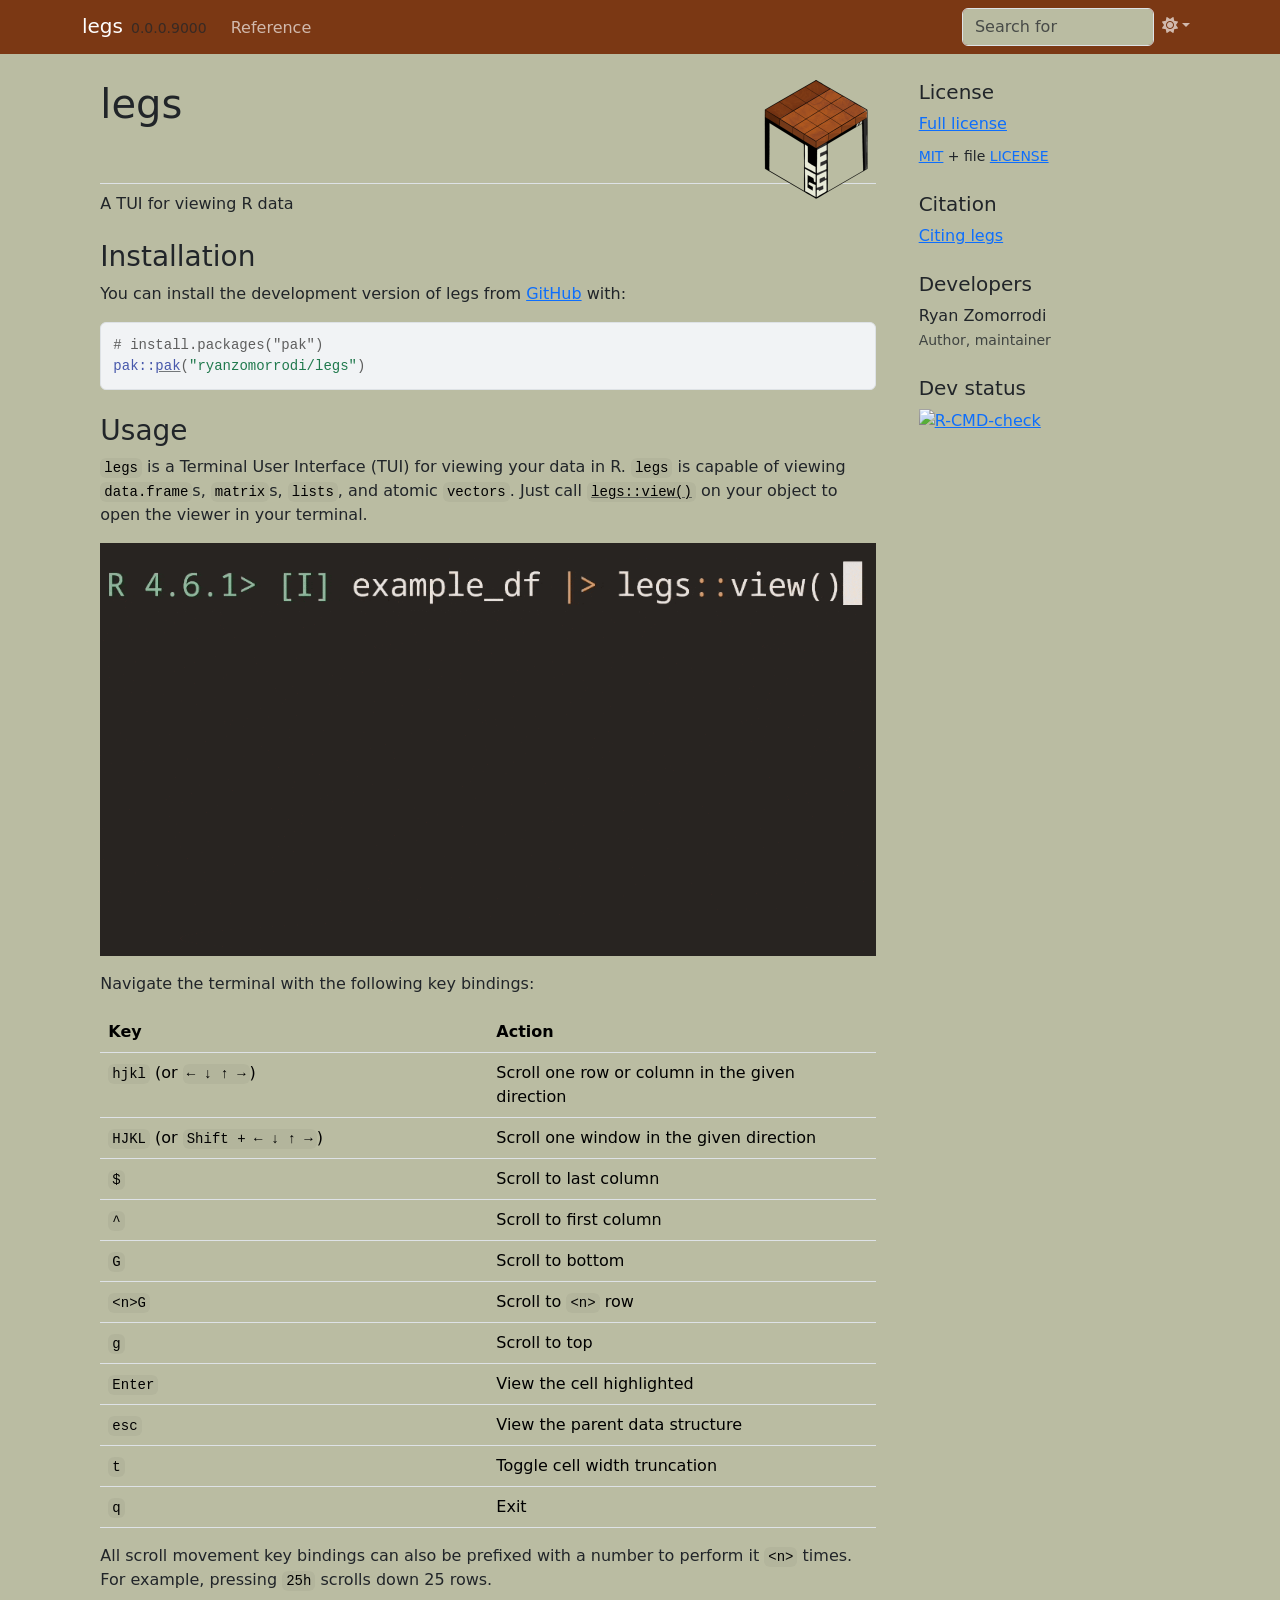
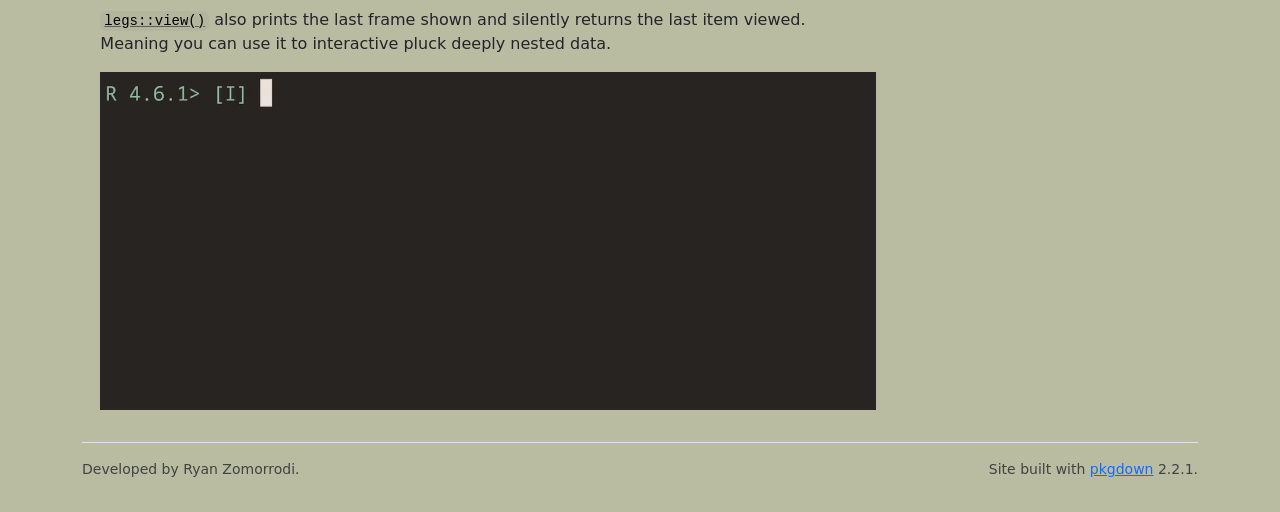
==== index.html @ 025ea8cf "Deploying to gh-pages from @ ryanzomorrodi/legs@fe23dc3ab4d6dc1056b554aa918b035c93055c7a 🚀" ====
<!DOCTYPE html>
<!-- Generated by pkgdown: do not edit by hand --><html lang="en">
<head>
<meta http-equiv="Content-Type" content="text/html; charset=UTF-8">
<meta charset="utf-8">
<meta http-equiv="X-UA-Compatible" content="IE=edge">
<meta name="viewport" content="width=device-width, initial-scale=1, shrink-to-fit=no">
<title>A TUI for viewing R data • legs</title>
<!-- favicons --><link rel="icon" type="image/png" sizes="96x96" href="favicon-96x96.png">
<link rel="icon" type="”image/svg+xml”" href="favicon.svg">
<link rel="apple-touch-icon" sizes="180x180" href="apple-touch-icon.png">
<link rel="icon" sizes="any" href="favicon.ico">
<link rel="manifest" href="site.webmanifest">
<script src="lightswitch.js"></script><script src="deps/jquery-3.6.0/jquery-3.6.0.min.js"></script><meta name="viewport" content="width=device-width, initial-scale=1, shrink-to-fit=no">
<link href="deps/bootstrap-5.3.8/bootstrap.min.css" rel="stylesheet">
<script src="deps/bootstrap-5.3.8/bootstrap.bundle.min.js"></script><link href="deps/font-awesome-6.5.2/css/all.min.css" rel="stylesheet">
<link href="deps/font-awesome-6.5.2/css/v4-shims.min.css" rel="stylesheet">
<script src="deps/headroom-0.11.0/headroom.min.js"></script><script src="deps/headroom-0.11.0/jQuery.headroom.min.js"></script><script src="deps/bootstrap-toc-1.0.1/bootstrap-toc.min.js"></script><script src="deps/clipboard.js-2.0.11/clipboard.min.js"></script><script src="deps/search-1.0.0/autocomplete.jquery.min.js"></script><script src="deps/search-1.0.0/fuse.min.js"></script><script src="deps/search-1.0.0/mark.min.js"></script><!-- pkgdown --><script src="pkgdown.js"></script><meta property="og:title" content="A TUI for viewing R data">
<meta name="description" content="Provides an interactive terminal user interface for exploring data.frames, matricies, lists, and vectors. The interface design is highly similar to that of a tibble.">
<meta property="og:description" content="Provides an interactive terminal user interface for exploring data.frames, matricies, lists, and vectors. The interface design is highly similar to that of a tibble.">
<meta property="og:image" content="https://ryanzomorrodi.github.io/legs/logo.png">
</head>
<body>
    <a href="#main" class="visually-hidden-focusable">Skip to contents</a>


    <nav class="navbar navbar-expand-lg fixed-top " aria-label="Site navigation"><div class="container">

    <a class="navbar-brand me-2" href="index.html">legs</a>

    <small class="nav-text text-muted me-auto" data-bs-toggle="tooltip" data-bs-placement="bottom" title="">0.0.0.9000</small>


    <button class="navbar-toggler" type="button" data-bs-toggle="collapse" data-bs-target="#navbar" aria-controls="navbar" aria-expanded="false" aria-label="Toggle navigation">
      <span class="navbar-toggler-icon"></span>
    </button>

    <div id="navbar" class="collapse navbar-collapse ms-3">
      <ul class="navbar-nav me-auto">
<li class="nav-item"><a class="nav-link" href="reference/index.html">Reference</a></li>
      </ul>
<ul class="navbar-nav">
<li class="nav-item"><form class="form-inline" role="search">
 <input class="form-control" type="search" name="search-input" id="search-input" autocomplete="off" aria-label="Search site" placeholder="Search for" data-search-index="search.json">
</form></li>
<li class="nav-item dropdown">
  <button class="nav-link dropdown-toggle" type="button" id="dropdown-lightswitch" data-bs-toggle="dropdown" aria-expanded="false" aria-haspopup="true" aria-label="Light switch"><span class="fa fa-sun"></span></button>
  <ul class="dropdown-menu dropdown-menu-end" aria-labelledby="dropdown-lightswitch">
<li><button class="dropdown-item" data-bs-theme-value="light"><span class="fa fa-sun"></span> Light</button></li>
    <li><button class="dropdown-item" data-bs-theme-value="dark"><span class="fa fa-moon"></span> Dark</button></li>
    <li><button class="dropdown-item" data-bs-theme-value="auto"><span class="fa fa-adjust"></span> Auto</button></li>
  </ul>
</li>
      </ul>
</div>


  </div>
</nav><div class="container template-home">
<div class="row">
  <main id="main" class="col-md-9"><div class="section level1">
<div class="page-header">
<img src="logo.png" class="logo" alt=""><h1 id="legs">legs<a class="anchor" aria-label="anchor" href="#legs"></a>
</h1>
</div>
<!-- badges: start -->

<p>A TUI for viewing R data</p>
<div class="section level2">
<h2 id="installation">Installation<a class="anchor" aria-label="anchor" href="#installation"></a>
</h2>
<p>You can install the development version of legs from <a href="https://github.com/" class="external-link">GitHub</a> with:</p>
<div class="sourceCode" id="cb1"><pre class="downlit sourceCode r">
<code class="sourceCode R"><span><span class="co"># install.packages("pak")</span></span>
<span><span class="fu">pak</span><span class="fu">::</span><span class="fu"><a href="https://pak.r-lib.org/reference/pak.html" class="external-link">pak</a></span><span class="op">(</span><span class="st">"ryanzomorrodi/legs"</span><span class="op">)</span></span></code></pre></div>
</div>
<div class="section level2">
<h2 id="usage">Usage<a class="anchor" aria-label="anchor" href="#usage"></a>
</h2>
<p><code>legs</code> is a Terminal User Interface (TUI) for viewing your data in R. <code>legs</code> is capable of viewing <code>data.frame</code>s, <code>matrix</code>s, <code>lists</code>, and atomic <code>vectors</code>. Just call <code><a href="reference/view.html">legs::view()</a></code> on your object to open the viewer in your terminal.</p>
<p><img src="reference/figures/explore.gif"></p>
<p>Navigate the terminal with the following key bindings:</p>
<table class="table">
<colgroup>
<col width="50%">
<col width="50%">
</colgroup>
<thead><tr>
<th>Key</th>
<th>Action</th>
</tr></thead>
<tbody>
<tr>
<td>
<code>hjkl</code> (or <code>← ↓ ↑ →</code>)</td>
<td>Scroll one row or column in the given direction</td>
</tr>
<tr>
<td>
<code>HJKL</code> (or <code>Shift + ← ↓ ↑ →</code>)</td>
<td>Scroll one window in the given direction</td>
</tr>
<tr>
<td><code>$</code></td>
<td>Scroll to last column</td>
</tr>
<tr>
<td><code>^</code></td>
<td>Scroll to first column</td>
</tr>
<tr>
<td><code>G</code></td>
<td>Scroll to bottom</td>
</tr>
<tr>
<td><code>&lt;n&gt;G</code></td>
<td>Scroll to <code>&lt;n&gt;</code> row</td>
</tr>
<tr>
<td><code>g</code></td>
<td>Scroll to top</td>
</tr>
<tr>
<td><code>Enter</code></td>
<td>View the cell highlighted</td>
</tr>
<tr>
<td><code>esc</code></td>
<td>View the parent data structure</td>
</tr>
<tr>
<td><code>t</code></td>
<td>Toggle cell width truncation</td>
</tr>
<tr>
<td><code>q</code></td>
<td>Exit</td>
</tr>
</tbody>
</table>
<p>All scroll movement key bindings can also be prefixed with a number to perform it <code>&lt;n&gt;</code> times. For example, pressing <code>25h</code> scrolls down 25 rows.</p>
<p><code><a href="reference/view.html">legs::view()</a></code> also prints the last frame shown and silently returns the last item viewed. Meaning you can use it to interactive pluck deeply nested data.</p>
<p><img src="reference/figures/select_data.gif"></p>
</div>
</div>
  </main><aside class="col-md-3"><div class="license">
<h2 data-toc-skip>License</h2>
<ul class="list-unstyled">
<li><a href="LICENSE.html">Full license</a></li>
<li><small><a href="https://opensource.org/licenses/mit-license.php" class="external-link">MIT</a> + file <a href="LICENSE-text.html">LICENSE</a></small></li>
</ul>
</div>


<div class="citation">
<h2 data-toc-skip>Citation</h2>
<ul class="list-unstyled">
<li><a href="authors.html#citation">Citing legs</a></li>
</ul>
</div>

<div class="developers">
<h2 data-toc-skip>Developers</h2>
<ul class="list-unstyled">
<li>Ryan Zomorrodi <br><small class="roles"> Author, maintainer </small>   </li>
</ul>
</div>

<div class="dev-status">
<h2 data-toc-skip>Dev status</h2>
<ul class="list-unstyled">
<li><a href="https://github.com/ryanzomorrodi/legs/actions/workflows/R-CMD-check.yaml" class="external-link"><img src="https://github.com/ryanzomorrodi/legs/actions/workflows/R-CMD-check.yaml/badge.svg" alt="R-CMD-check"></a></li>
</ul>
</div>

  </aside>
</div>


    <footer><div class="pkgdown-footer-left">
  <p>Developed by Ryan Zomorrodi.</p>
</div>

<div class="pkgdown-footer-right">
  <p>Site built with <a href="https://pkgdown.r-lib.org/" class="external-link">pkgdown</a> 2.2.1.</p>
</div>

    </footer>
</div>





  </body>
</html>
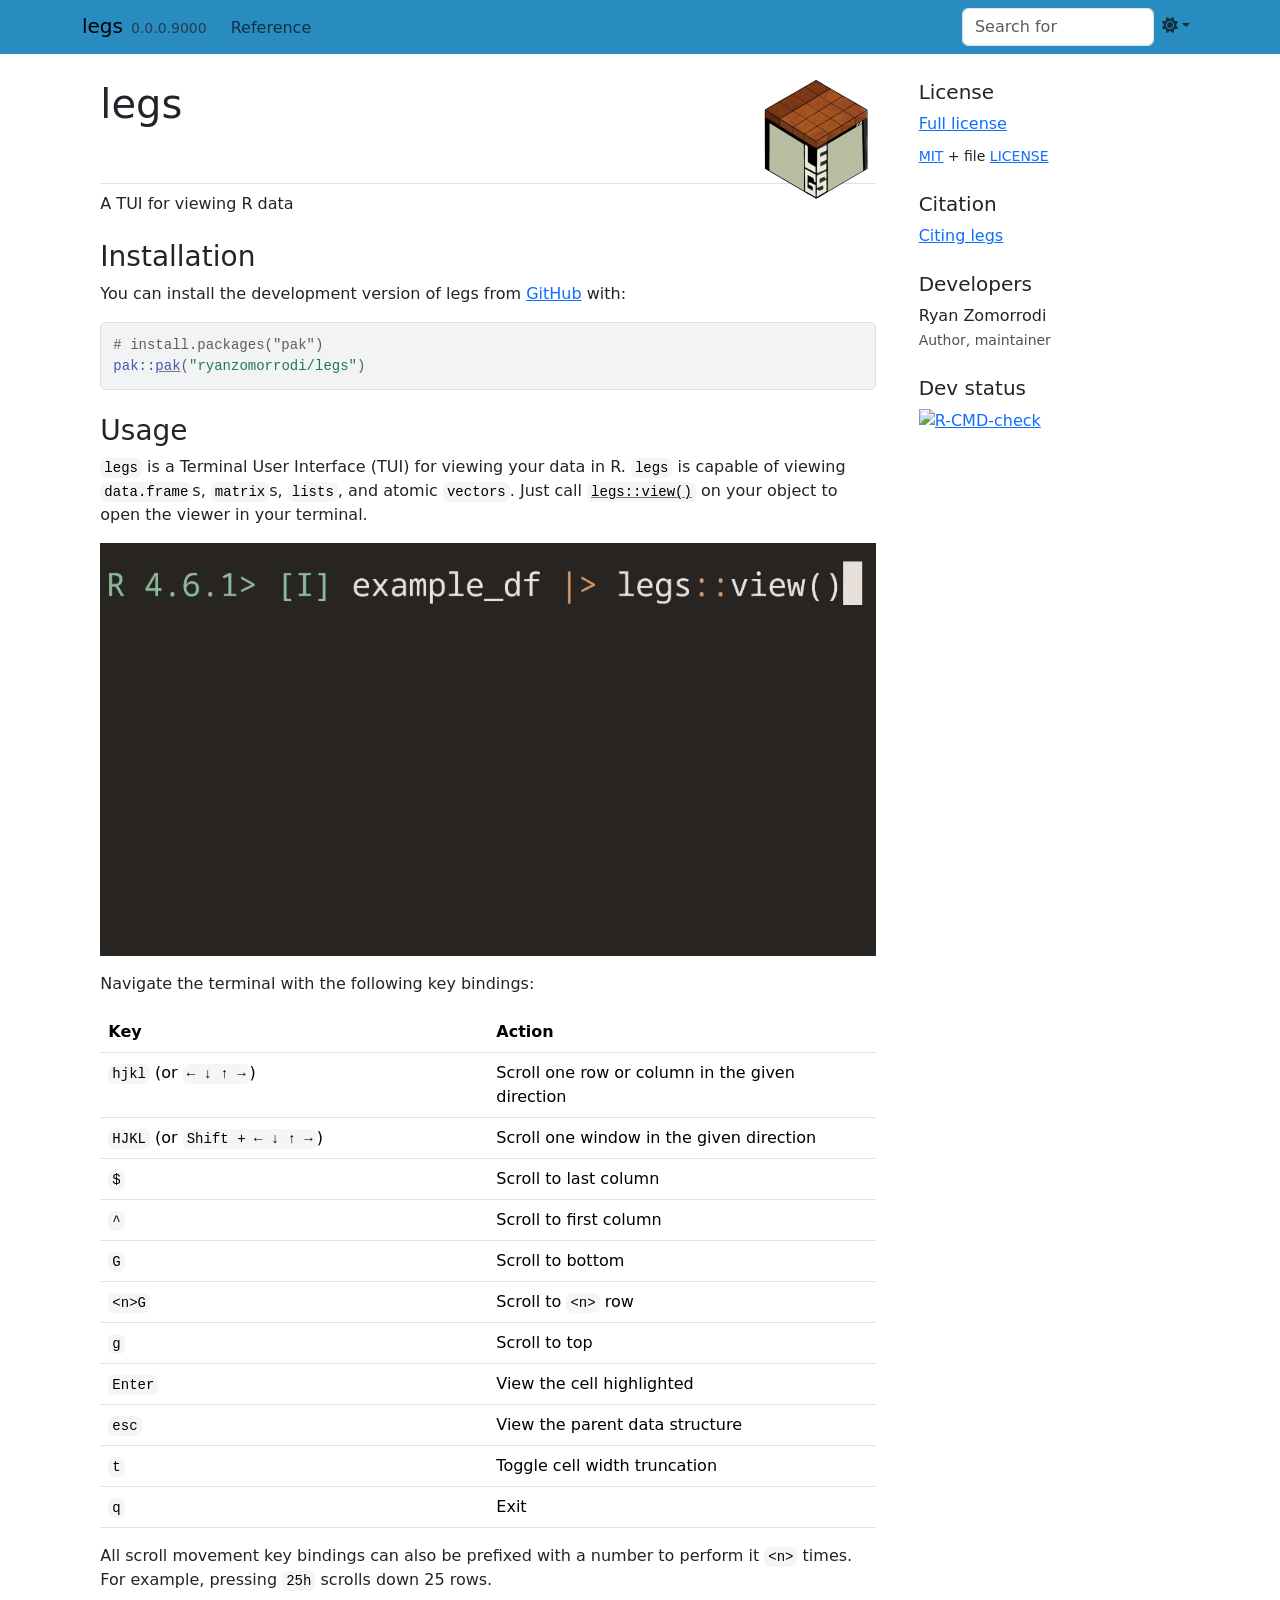
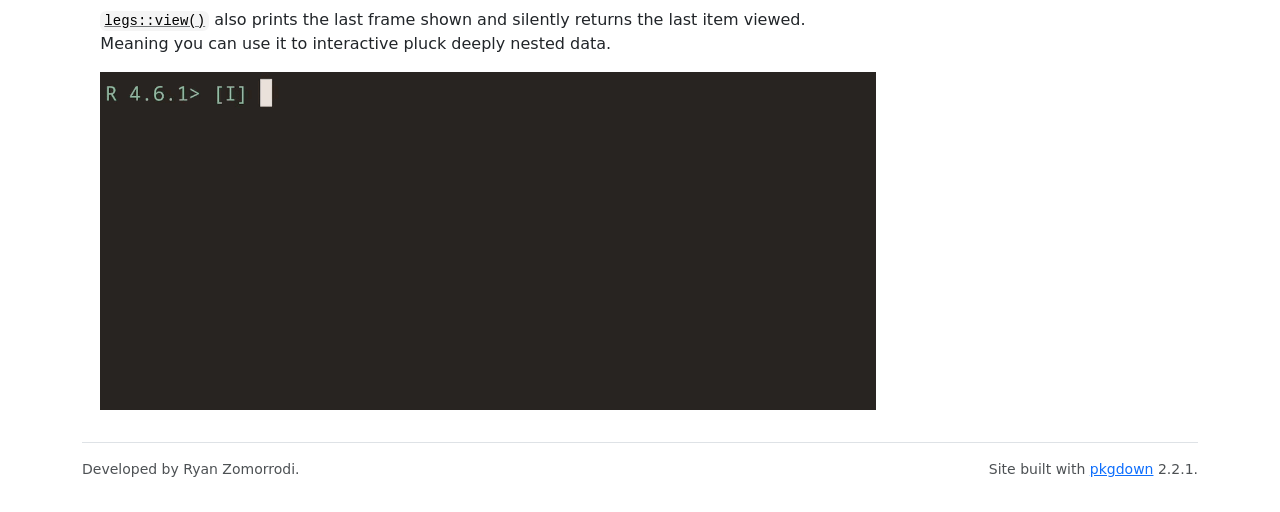
==== commit dae9f19b: "Deploying to gh-pages from @ ryanzomorrodi/legs@139a5ba102bfe717c0653e49326cd7b1f6a61c4f 🚀" ====
--- a/index.html
+++ b/index.html
@@ -60,7 +60,8 @@
 <div class="row">
   <main id="main" class="col-md-9"><div class="section level1">
 <div class="page-header">
-<img src="logo.png" class="logo" alt=""><h1 id="legs">legs<a class="anchor" aria-label="anchor" href="#legs"></a>
+<img src="logo.png" class="logo" alt=""><h1 id="legs-">legs 
+<a class="anchor" aria-label="anchor" href="#legs-"></a>
 </h1>
 </div>
 <!-- badges: start -->
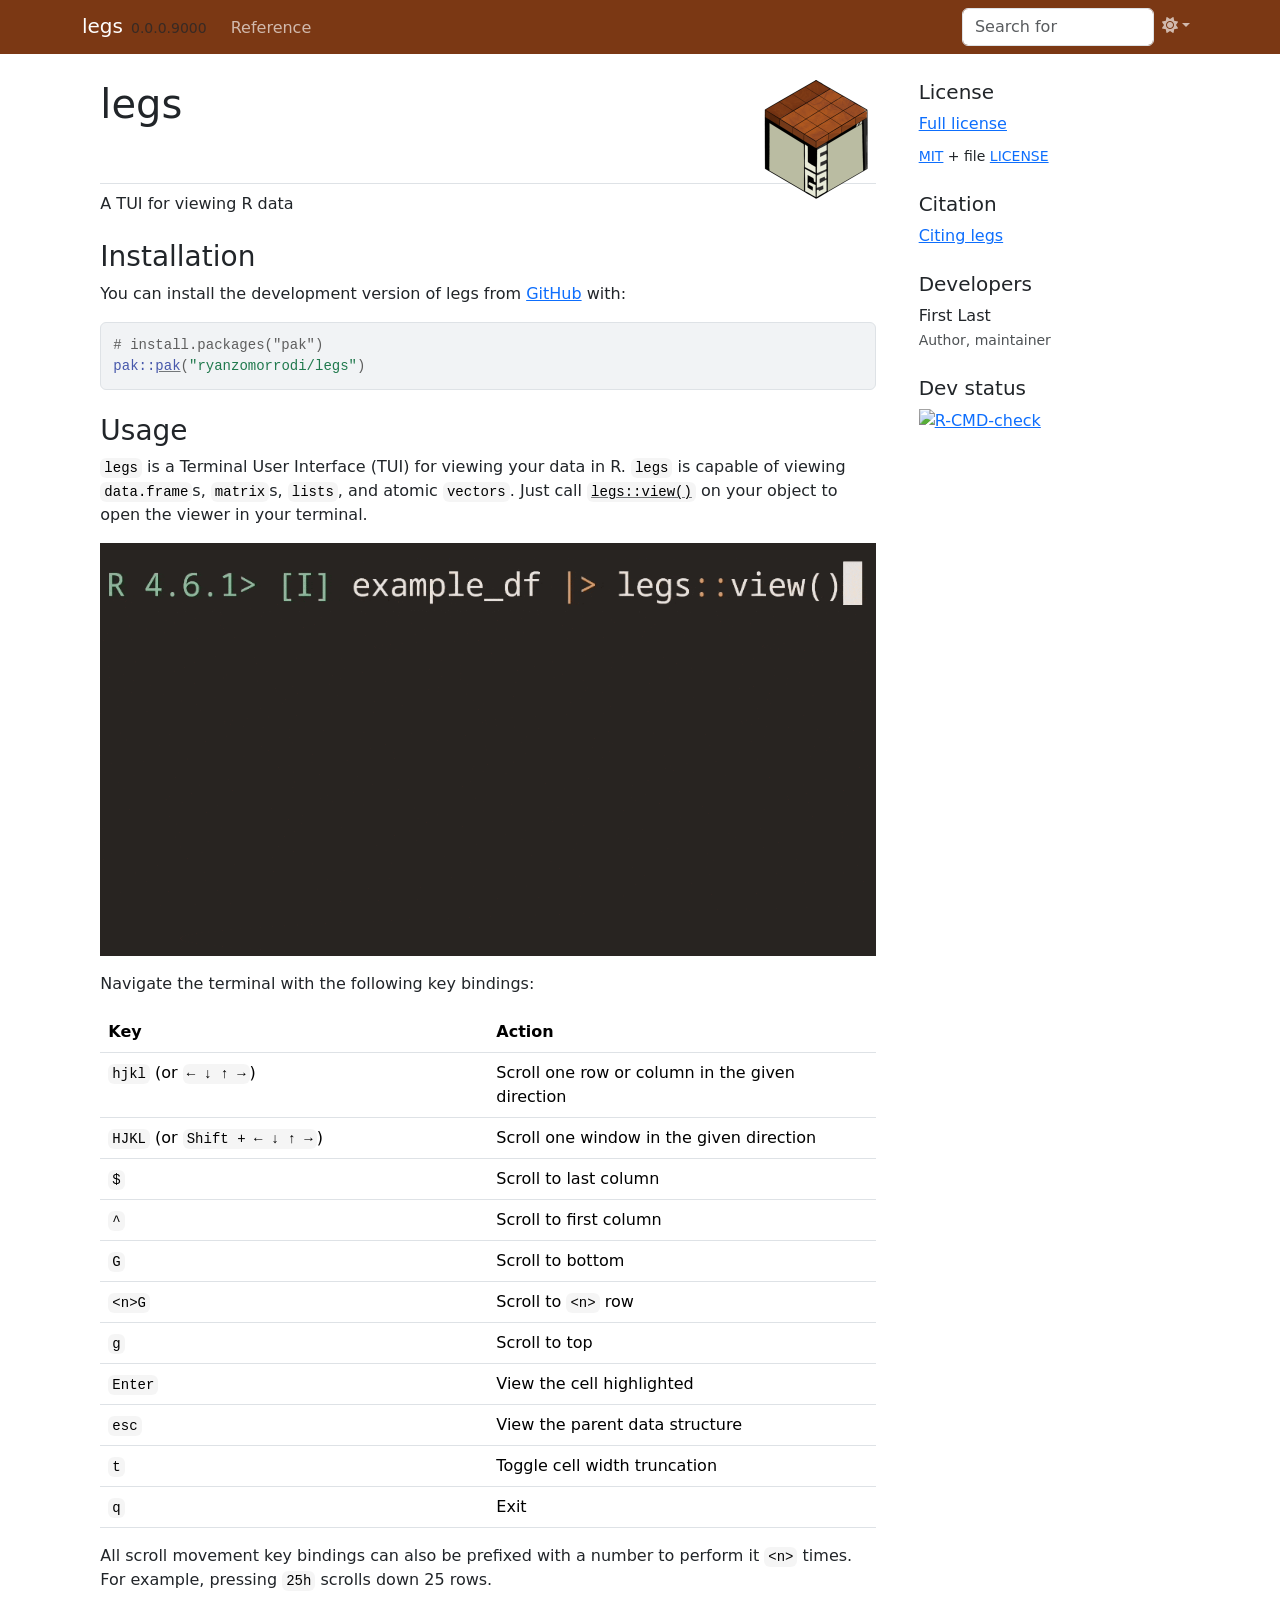
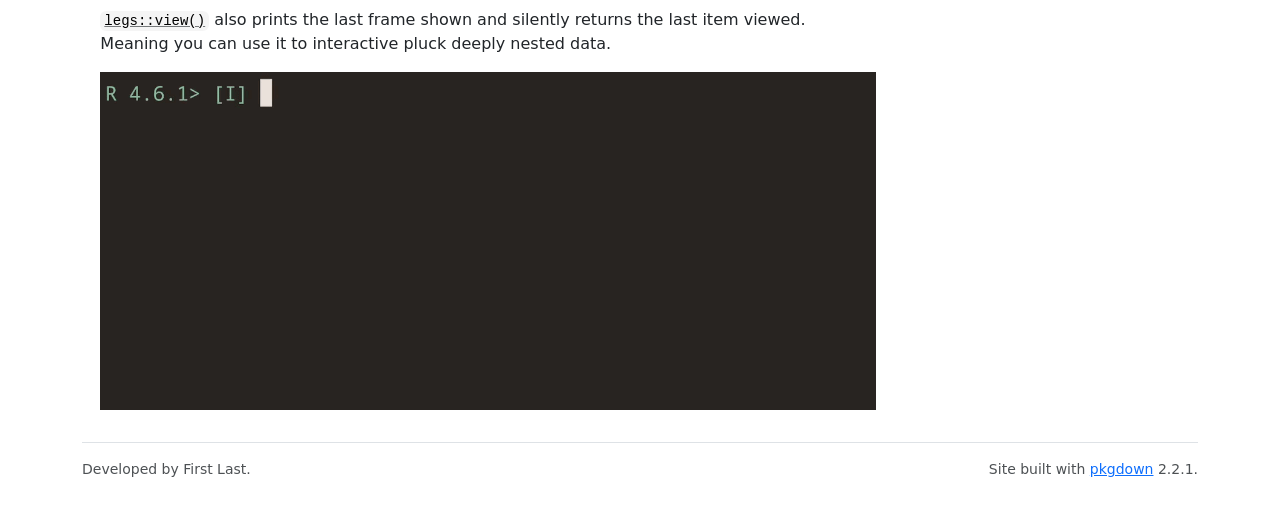
==== commit b9316cd3: "Deploying to gh-pages from @ ryanzomorrodi/legs@7d8190cb5ecb96d0922cd6a997aeef2599d1d95e 🚀" ====
--- a/index.html
+++ b/index.html
@@ -5,7 +5,7 @@
 <meta charset="utf-8">
 <meta http-equiv="X-UA-Compatible" content="IE=edge">
 <meta name="viewport" content="width=device-width, initial-scale=1, shrink-to-fit=no">
-<title>A TUI for viewing R data • legs</title>
+<title>What the Package Does (One Line, Title Case) • legs</title>
 <!-- favicons --><link rel="icon" type="image/png" sizes="96x96" href="favicon-96x96.png">
 <link rel="icon" type="”image/svg+xml”" href="favicon.svg">
 <link rel="apple-touch-icon" sizes="180x180" href="apple-touch-icon.png">
@@ -15,9 +15,9 @@
 <link href="deps/bootstrap-5.3.8/bootstrap.min.css" rel="stylesheet">
 <script src="deps/bootstrap-5.3.8/bootstrap.bundle.min.js"></script><link href="deps/font-awesome-6.5.2/css/all.min.css" rel="stylesheet">
 <link href="deps/font-awesome-6.5.2/css/v4-shims.min.css" rel="stylesheet">
-<script src="deps/headroom-0.11.0/headroom.min.js"></script><script src="deps/headroom-0.11.0/jQuery.headroom.min.js"></script><script src="deps/bootstrap-toc-1.0.1/bootstrap-toc.min.js"></script><script src="deps/clipboard.js-2.0.11/clipboard.min.js"></script><script src="deps/search-1.0.0/autocomplete.jquery.min.js"></script><script src="deps/search-1.0.0/fuse.min.js"></script><script src="deps/search-1.0.0/mark.min.js"></script><!-- pkgdown --><script src="pkgdown.js"></script><meta property="og:title" content="A TUI for viewing R data">
-<meta name="description" content="Provides an interactive terminal user interface for exploring data.frames, matricies, lists, and vectors. The interface design is highly similar to that of a tibble.">
-<meta property="og:description" content="Provides an interactive terminal user interface for exploring data.frames, matricies, lists, and vectors. The interface design is highly similar to that of a tibble.">
+<script src="deps/headroom-0.11.0/headroom.min.js"></script><script src="deps/headroom-0.11.0/jQuery.headroom.min.js"></script><script src="deps/bootstrap-toc-1.0.1/bootstrap-toc.min.js"></script><script src="deps/clipboard.js-2.0.11/clipboard.min.js"></script><script src="deps/search-1.0.0/autocomplete.jquery.min.js"></script><script src="deps/search-1.0.0/fuse.min.js"></script><script src="deps/search-1.0.0/mark.min.js"></script><!-- pkgdown --><script src="pkgdown.js"></script><meta property="og:title" content="What the Package Does (One Line, Title Case)">
+<meta name="description" content="What the package does (one paragraph).">
+<meta property="og:description" content="What the package does (one paragraph).">
 <meta property="og:image" content="https://ryanzomorrodi.github.io/legs/logo.png">
 </head>
 <body>
@@ -163,7 +163,7 @@
 <div class="developers">
 <h2 data-toc-skip>Developers</h2>
 <ul class="list-unstyled">
-<li>Ryan Zomorrodi <br><small class="roles"> Author, maintainer </small>   </li>
+<li>First Last <br><small class="roles"> Author, maintainer </small>   </li>
 </ul>
 </div>
 
@@ -179,7 +179,7 @@
 
 
     <footer><div class="pkgdown-footer-left">
-  <p>Developed by Ryan Zomorrodi.</p>
+  <p>Developed by First Last.</p>
 </div>
 
 <div class="pkgdown-footer-right">
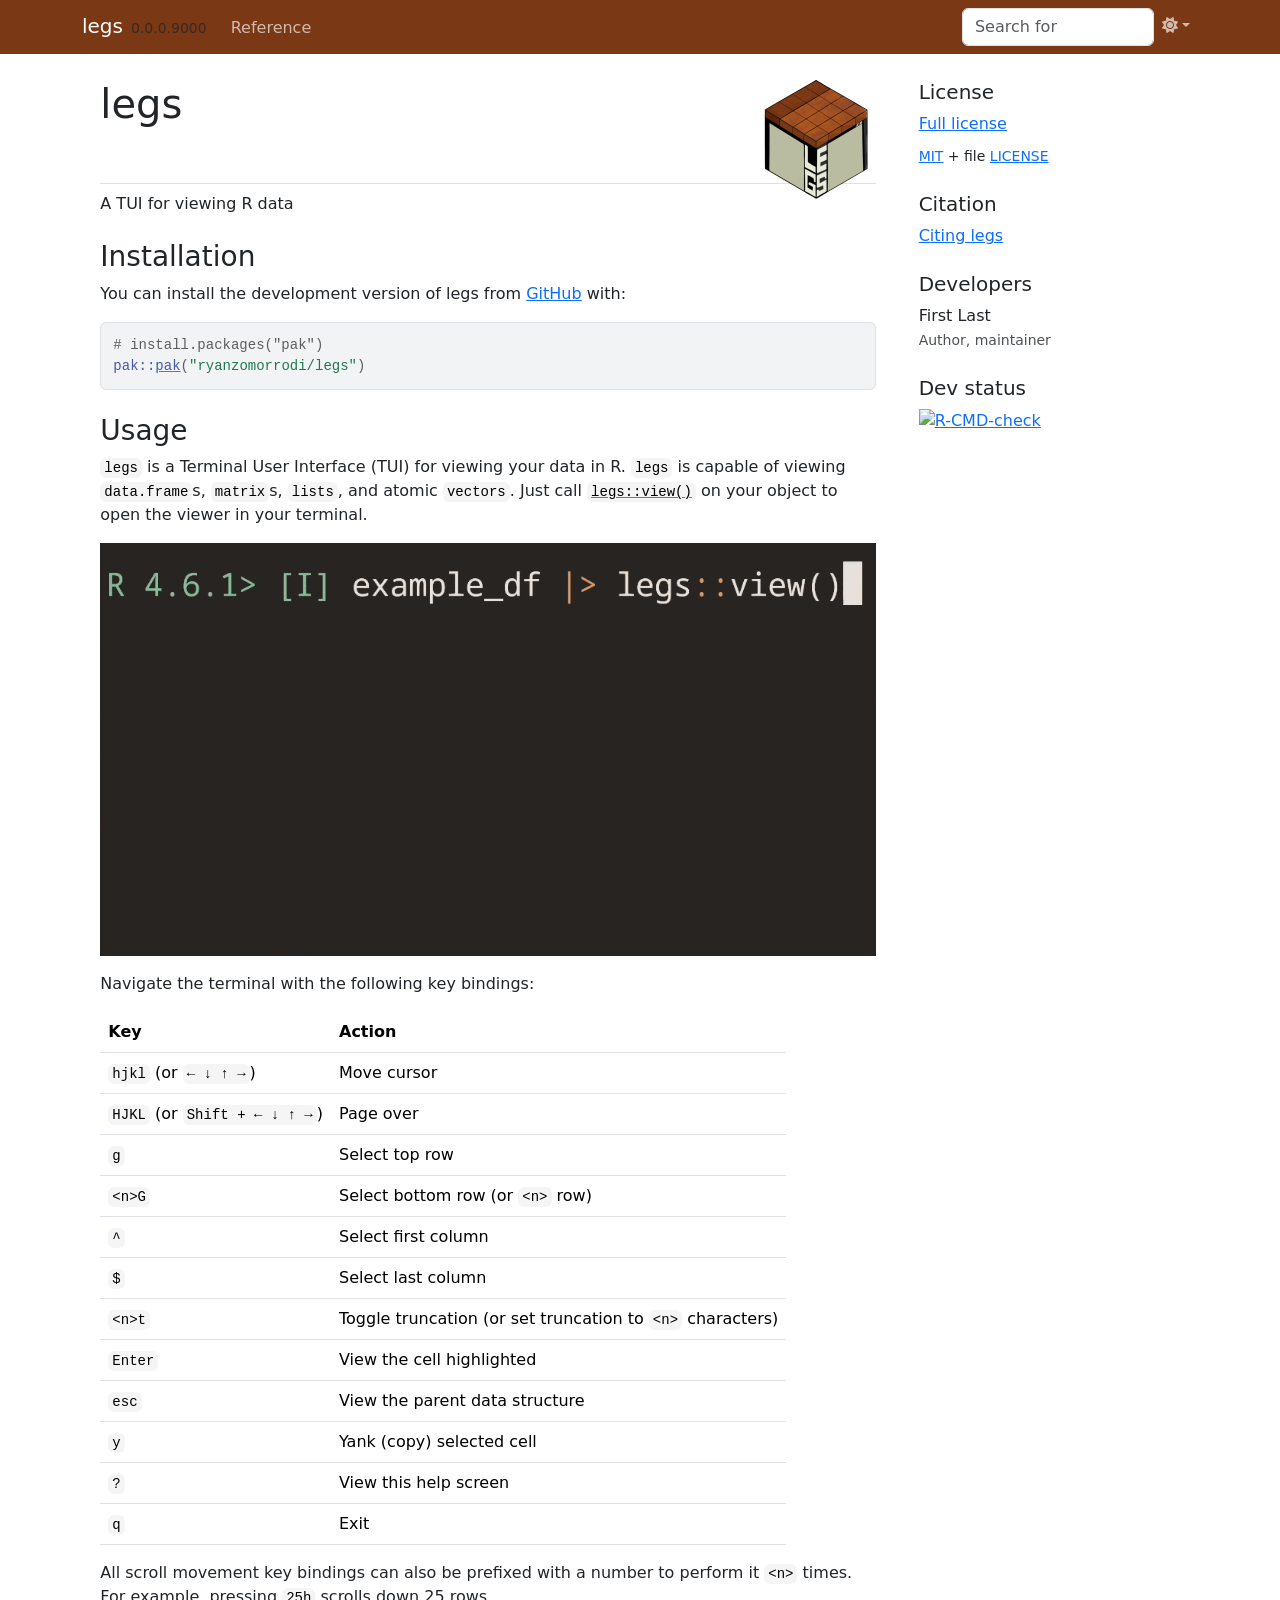
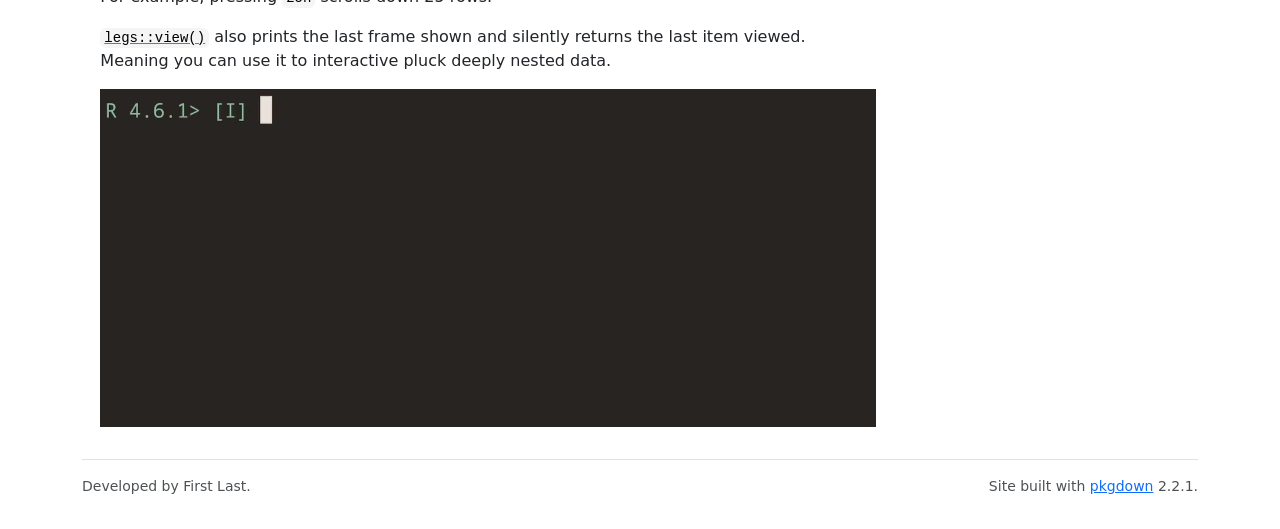
==== commit 8ac3bd4d: "Deploying to gh-pages from @ ryanzomorrodi/legs@e1e8f3eef78d571a9104c1c4820a8e3898769ef0 🚀" ====
--- a/index.html
+++ b/index.html
@@ -82,10 +82,6 @@
 <p><img src="reference/figures/explore.gif"></p>
 <p>Navigate the terminal with the following key bindings:</p>
 <table class="table">
-<colgroup>
-<col width="50%">
-<col width="50%">
-</colgroup>
 <thead><tr>
 <th>Key</th>
 <th>Action</th>
@@ -94,32 +90,32 @@
 <tr>
 <td>
 <code>hjkl</code> (or <code>← ↓ ↑ →</code>)</td>
-<td>Scroll one row or column in the given direction</td>
+<td>Move cursor</td>
 </tr>
 <tr>
 <td>
 <code>HJKL</code> (or <code>Shift + ← ↓ ↑ →</code>)</td>
-<td>Scroll one window in the given direction</td>
+<td>Page over</td>
+</tr>
+<tr>
+<td><code>g</code></td>
+<td>Select top row</td>
+</tr>
+<tr>
+<td><code>&lt;n&gt;G</code></td>
+<td>Select bottom row (or <code>&lt;n&gt;</code> row)</td>
+</tr>
+<tr>
+<td><code>^</code></td>
+<td>Select first column</td>
 </tr>
 <tr>
 <td><code>$</code></td>
-<td>Scroll to last column</td>
+<td>Select last column</td>
 </tr>
 <tr>
-<td><code>^</code></td>
-<td>Scroll to first column</td>
-</tr>
-<tr>
-<td><code>G</code></td>
-<td>Scroll to bottom</td>
-</tr>
-<tr>
-<td><code>&lt;n&gt;G</code></td>
-<td>Scroll to <code>&lt;n&gt;</code> row</td>
-</tr>
-<tr>
-<td><code>g</code></td>
-<td>Scroll to top</td>
+<td><code>&lt;n&gt;t</code></td>
+<td>Toggle truncation (or set truncation to <code>&lt;n&gt;</code> characters)</td>
 </tr>
 <tr>
 <td><code>Enter</code></td>
@@ -130,8 +126,12 @@
 <td>View the parent data structure</td>
 </tr>
 <tr>
-<td><code>t</code></td>
-<td>Toggle cell width truncation</td>
+<td><code>y</code></td>
+<td>Yank (copy) selected cell</td>
+</tr>
+<tr>
+<td><code>?</code></td>
+<td>View this help screen</td>
 </tr>
 <tr>
 <td><code>q</code></td>
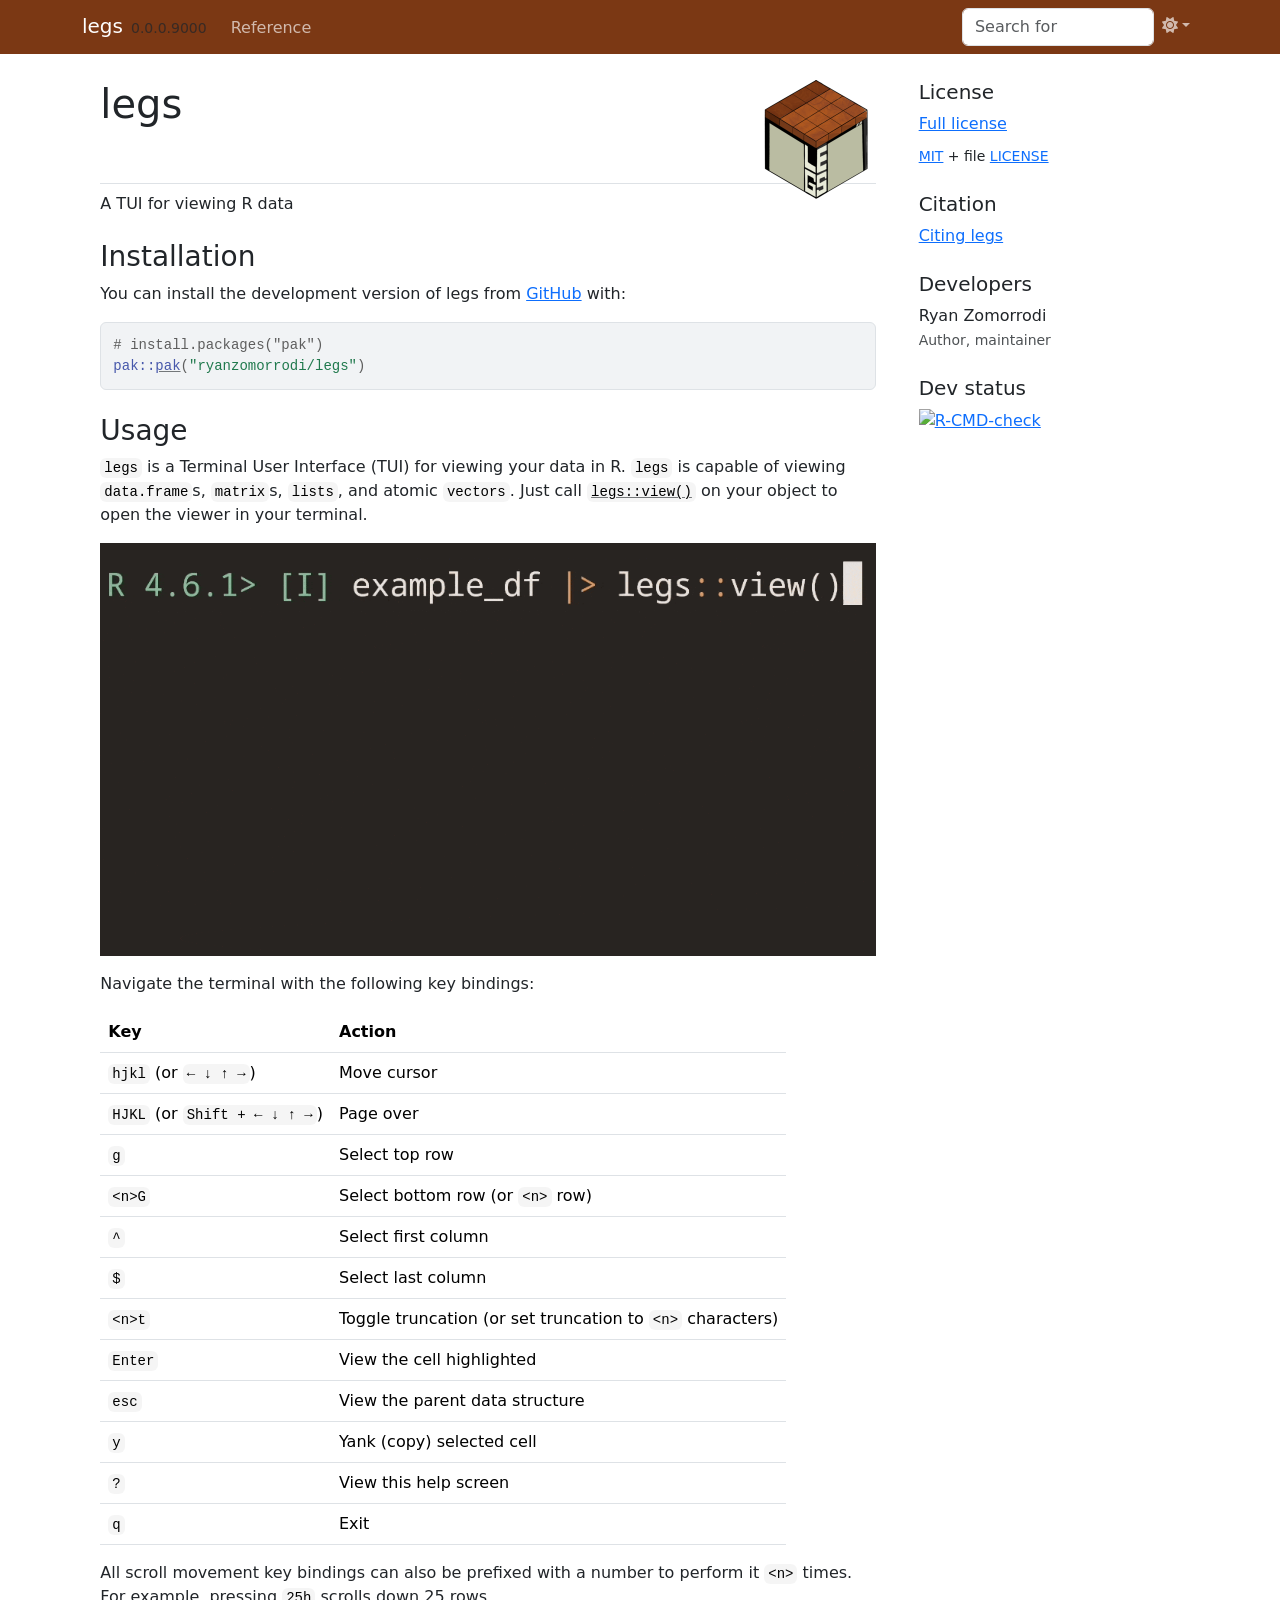
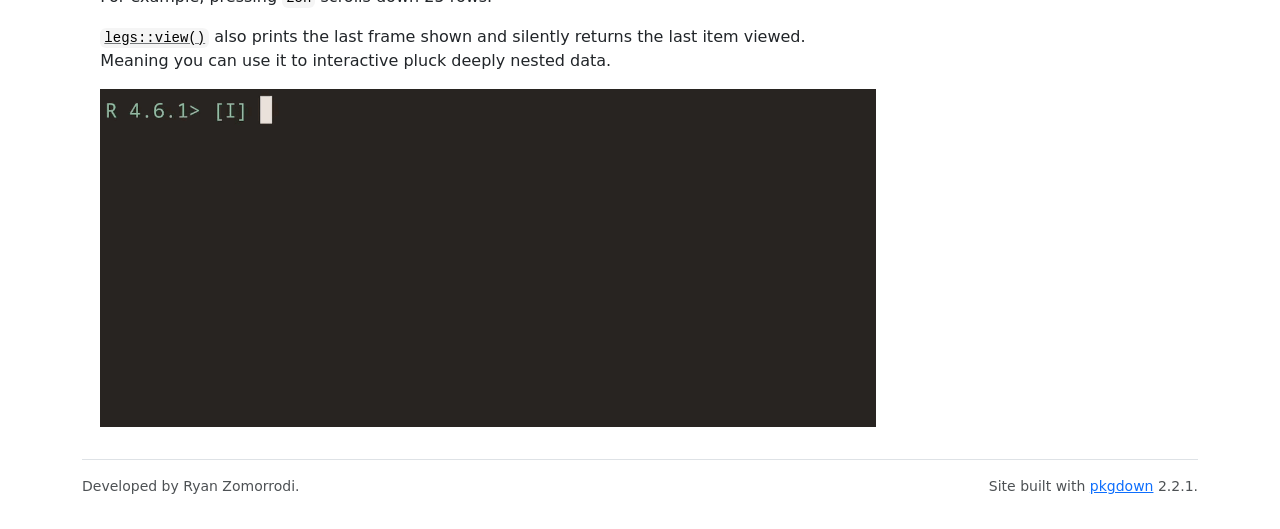
==== commit 4f4404a3: "Deploying to gh-pages from @ ryanzomorrodi/legs@81ea66333abfc1cd067a72af6e6094b9fd495177 🚀" ====
--- a/index.html
+++ b/index.html
@@ -5,7 +5,7 @@
 <meta charset="utf-8">
 <meta http-equiv="X-UA-Compatible" content="IE=edge">
 <meta name="viewport" content="width=device-width, initial-scale=1, shrink-to-fit=no">
-<title>What the Package Does (One Line, Title Case) • legs</title>
+<title>A TUI for viewing R data • legs</title>
 <!-- favicons --><link rel="icon" type="image/png" sizes="96x96" href="favicon-96x96.png">
 <link rel="icon" type="”image/svg+xml”" href="favicon.svg">
 <link rel="apple-touch-icon" sizes="180x180" href="apple-touch-icon.png">
@@ -15,9 +15,9 @@
 <link href="deps/bootstrap-5.3.8/bootstrap.min.css" rel="stylesheet">
 <script src="deps/bootstrap-5.3.8/bootstrap.bundle.min.js"></script><link href="deps/font-awesome-6.5.2/css/all.min.css" rel="stylesheet">
 <link href="deps/font-awesome-6.5.2/css/v4-shims.min.css" rel="stylesheet">
-<script src="deps/headroom-0.11.0/headroom.min.js"></script><script src="deps/headroom-0.11.0/jQuery.headroom.min.js"></script><script src="deps/bootstrap-toc-1.0.1/bootstrap-toc.min.js"></script><script src="deps/clipboard.js-2.0.11/clipboard.min.js"></script><script src="deps/search-1.0.0/autocomplete.jquery.min.js"></script><script src="deps/search-1.0.0/fuse.min.js"></script><script src="deps/search-1.0.0/mark.min.js"></script><!-- pkgdown --><script src="pkgdown.js"></script><meta property="og:title" content="What the Package Does (One Line, Title Case)">
-<meta name="description" content="What the package does (one paragraph).">
-<meta property="og:description" content="What the package does (one paragraph).">
+<script src="deps/headroom-0.11.0/headroom.min.js"></script><script src="deps/headroom-0.11.0/jQuery.headroom.min.js"></script><script src="deps/bootstrap-toc-1.0.1/bootstrap-toc.min.js"></script><script src="deps/clipboard.js-2.0.11/clipboard.min.js"></script><script src="deps/search-1.0.0/autocomplete.jquery.min.js"></script><script src="deps/search-1.0.0/fuse.min.js"></script><script src="deps/search-1.0.0/mark.min.js"></script><!-- pkgdown --><script src="pkgdown.js"></script><meta property="og:title" content="A TUI for viewing R data">
+<meta name="description" content="Provides an interactive terminal user interface for exploring data.frames, matricies, lists, and vectors. The interface design is highly similar to that of a tibble.">
+<meta property="og:description" content="Provides an interactive terminal user interface for exploring data.frames, matricies, lists, and vectors. The interface design is highly similar to that of a tibble.">
 <meta property="og:image" content="https://ryanzomorrodi.github.io/legs/logo.png">
 </head>
 <body>
@@ -163,7 +163,7 @@
 <div class="developers">
 <h2 data-toc-skip>Developers</h2>
 <ul class="list-unstyled">
-<li>First Last <br><small class="roles"> Author, maintainer </small>   </li>
+<li>Ryan Zomorrodi <br><small class="roles"> Author, maintainer </small>   </li>
 </ul>
 </div>
 
@@ -179,7 +179,7 @@
 
 
     <footer><div class="pkgdown-footer-left">
-  <p>Developed by First Last.</p>
+  <p>Developed by Ryan Zomorrodi.</p>
 </div>
 
 <div class="pkgdown-footer-right">
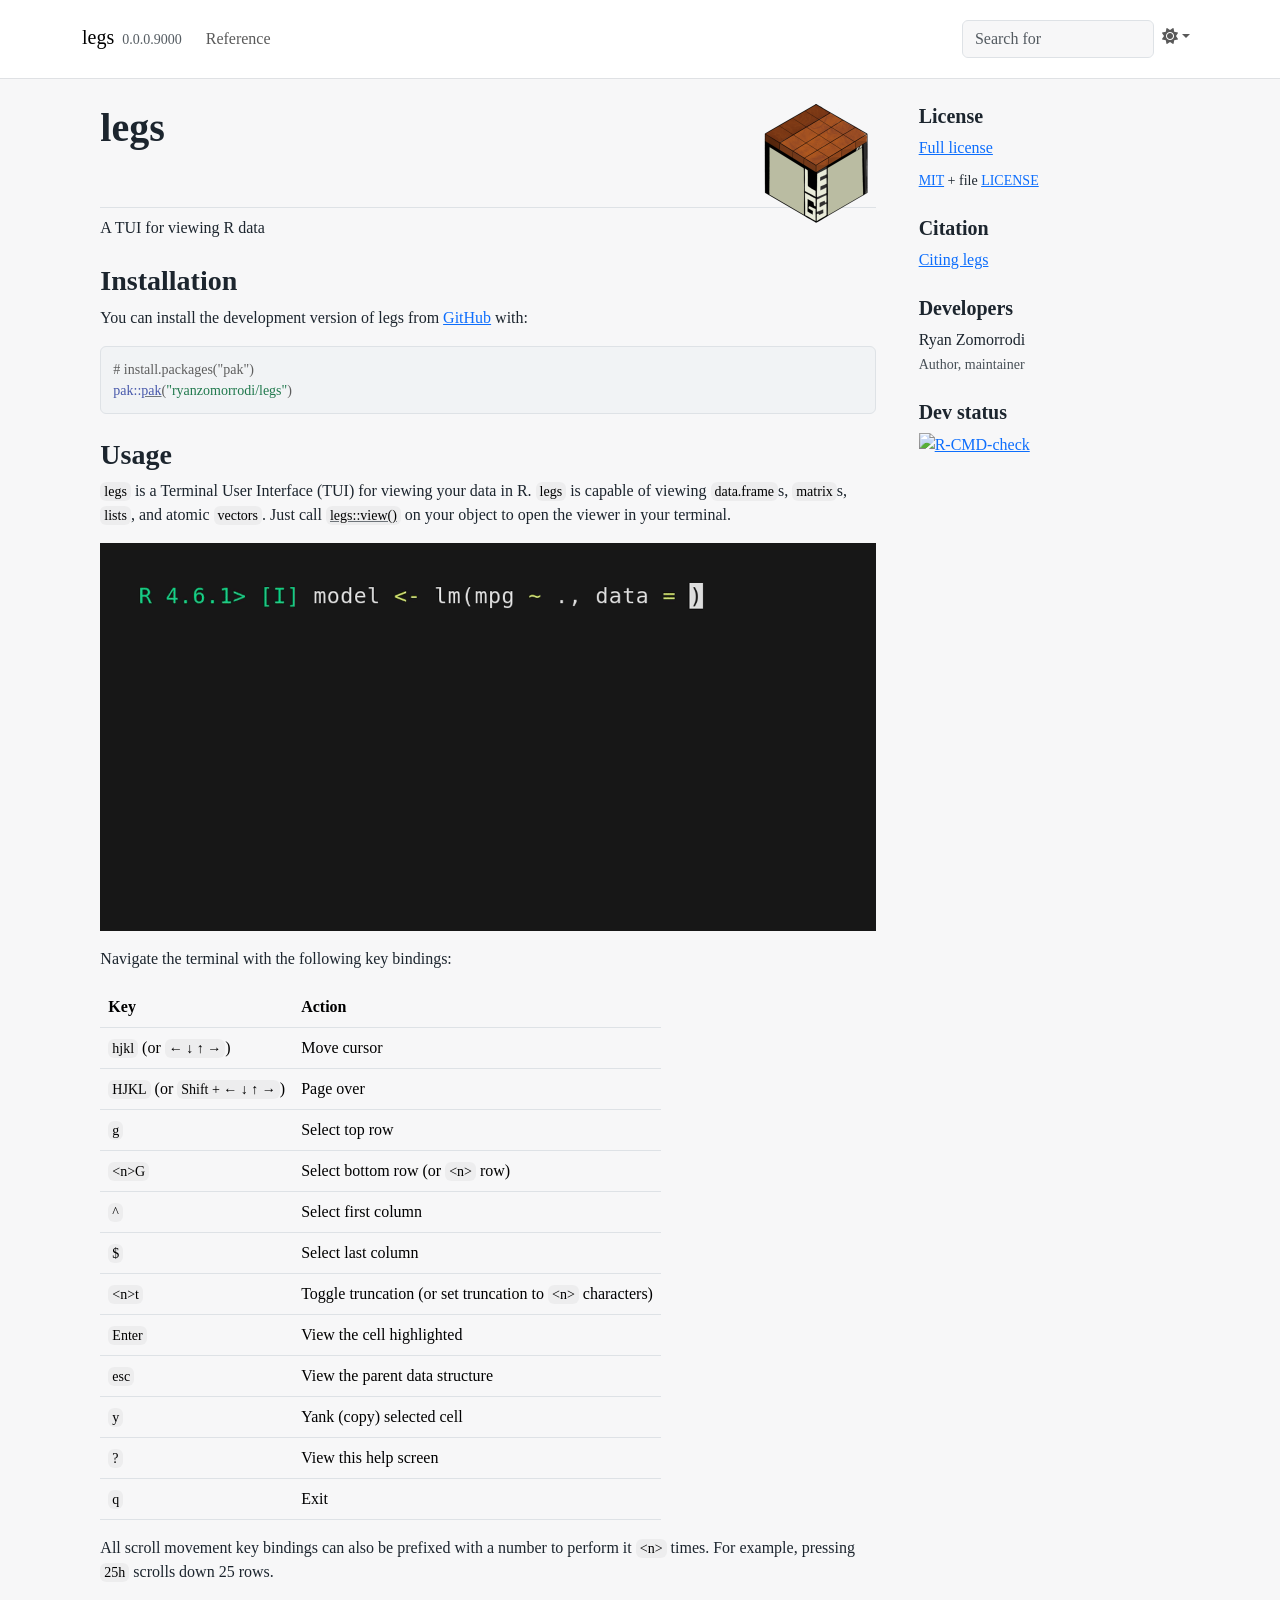
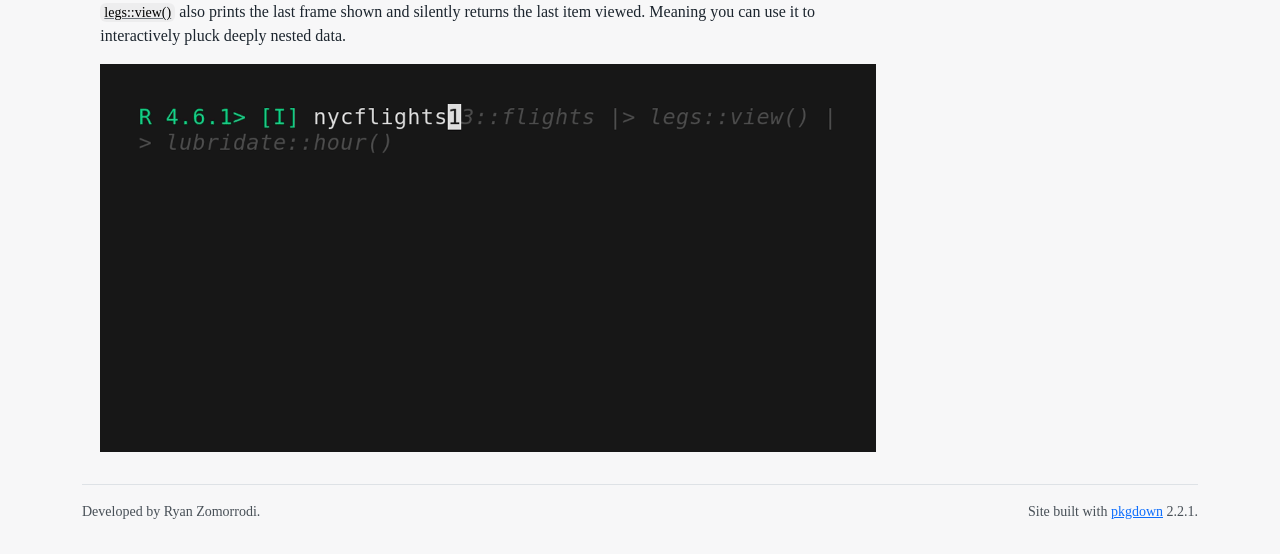
==== commit 0632edb5: "Deploying to gh-pages from @ ryanzomorrodi/legs@28ba0b51198341e30f354729288562fcffd385aa 🚀" ====
--- a/index.html
+++ b/index.html
@@ -13,7 +13,10 @@
 <link rel="manifest" href="site.webmanifest">
 <script src="lightswitch.js"></script><script src="deps/jquery-3.6.0/jquery-3.6.0.min.js"></script><meta name="viewport" content="width=device-width, initial-scale=1, shrink-to-fit=no">
 <link href="deps/bootstrap-5.3.8/bootstrap.min.css" rel="stylesheet">
-<script src="deps/bootstrap-5.3.8/bootstrap.bundle.min.js"></script><link href="deps/font-awesome-6.5.2/css/all.min.css" rel="stylesheet">
+<script src="deps/bootstrap-5.3.8/bootstrap.bundle.min.js"></script><link href="deps/Inter-0.4.10/font.css" rel="stylesheet">
+<link href="deps/JetBrains_Mono-0.4.10/font.css" rel="stylesheet">
+<link href="deps/Plus_Jakarta_Sans-0.4.10/font.css" rel="stylesheet">
+<link href="deps/font-awesome-6.5.2/css/all.min.css" rel="stylesheet">
 <link href="deps/font-awesome-6.5.2/css/v4-shims.min.css" rel="stylesheet">
 <script src="deps/headroom-0.11.0/headroom.min.js"></script><script src="deps/headroom-0.11.0/jQuery.headroom.min.js"></script><script src="deps/bootstrap-toc-1.0.1/bootstrap-toc.min.js"></script><script src="deps/clipboard.js-2.0.11/clipboard.min.js"></script><script src="deps/search-1.0.0/autocomplete.jquery.min.js"></script><script src="deps/search-1.0.0/fuse.min.js"></script><script src="deps/search-1.0.0/mark.min.js"></script><!-- pkgdown --><script src="pkgdown.js"></script><meta property="og:title" content="A TUI for viewing R data">
 <meta name="description" content="Provides an interactive terminal user interface for exploring data.frames, matricies, lists, and vectors. The interface design is highly similar to that of a tibble.">
@@ -79,7 +82,7 @@
 <h2 id="usage">Usage<a class="anchor" aria-label="anchor" href="#usage"></a>
 </h2>
 <p><code>legs</code> is a Terminal User Interface (TUI) for viewing your data in R. <code>legs</code> is capable of viewing <code>data.frame</code>s, <code>matrix</code>s, <code>lists</code>, and atomic <code>vectors</code>. Just call <code><a href="reference/view.html">legs::view()</a></code> on your object to open the viewer in your terminal.</p>
-<p><img src="reference/figures/explore.gif"></p>
+<p><img src="reference/figures/demo.gif"></p>
 <p>Navigate the terminal with the following key bindings:</p>
 <table class="table">
 <thead><tr>
@@ -140,8 +143,8 @@
 </tbody>
 </table>
 <p>All scroll movement key bindings can also be prefixed with a number to perform it <code>&lt;n&gt;</code> times. For example, pressing <code>25h</code> scrolls down 25 rows.</p>
-<p><code><a href="reference/view.html">legs::view()</a></code> also prints the last frame shown and silently returns the last item viewed. Meaning you can use it to interactive pluck deeply nested data.</p>
-<p><img src="reference/figures/select_data.gif"></p>
+<p><code><a href="reference/view.html">legs::view()</a></code> also prints the last frame shown and silently returns the last item viewed. Meaning you can use it to interactively pluck deeply nested data.</p>
+<p><img src="reference/figures/pipe.gif"></p>
 </div>
 </div>
   </main><aside class="col-md-3"><div class="license">
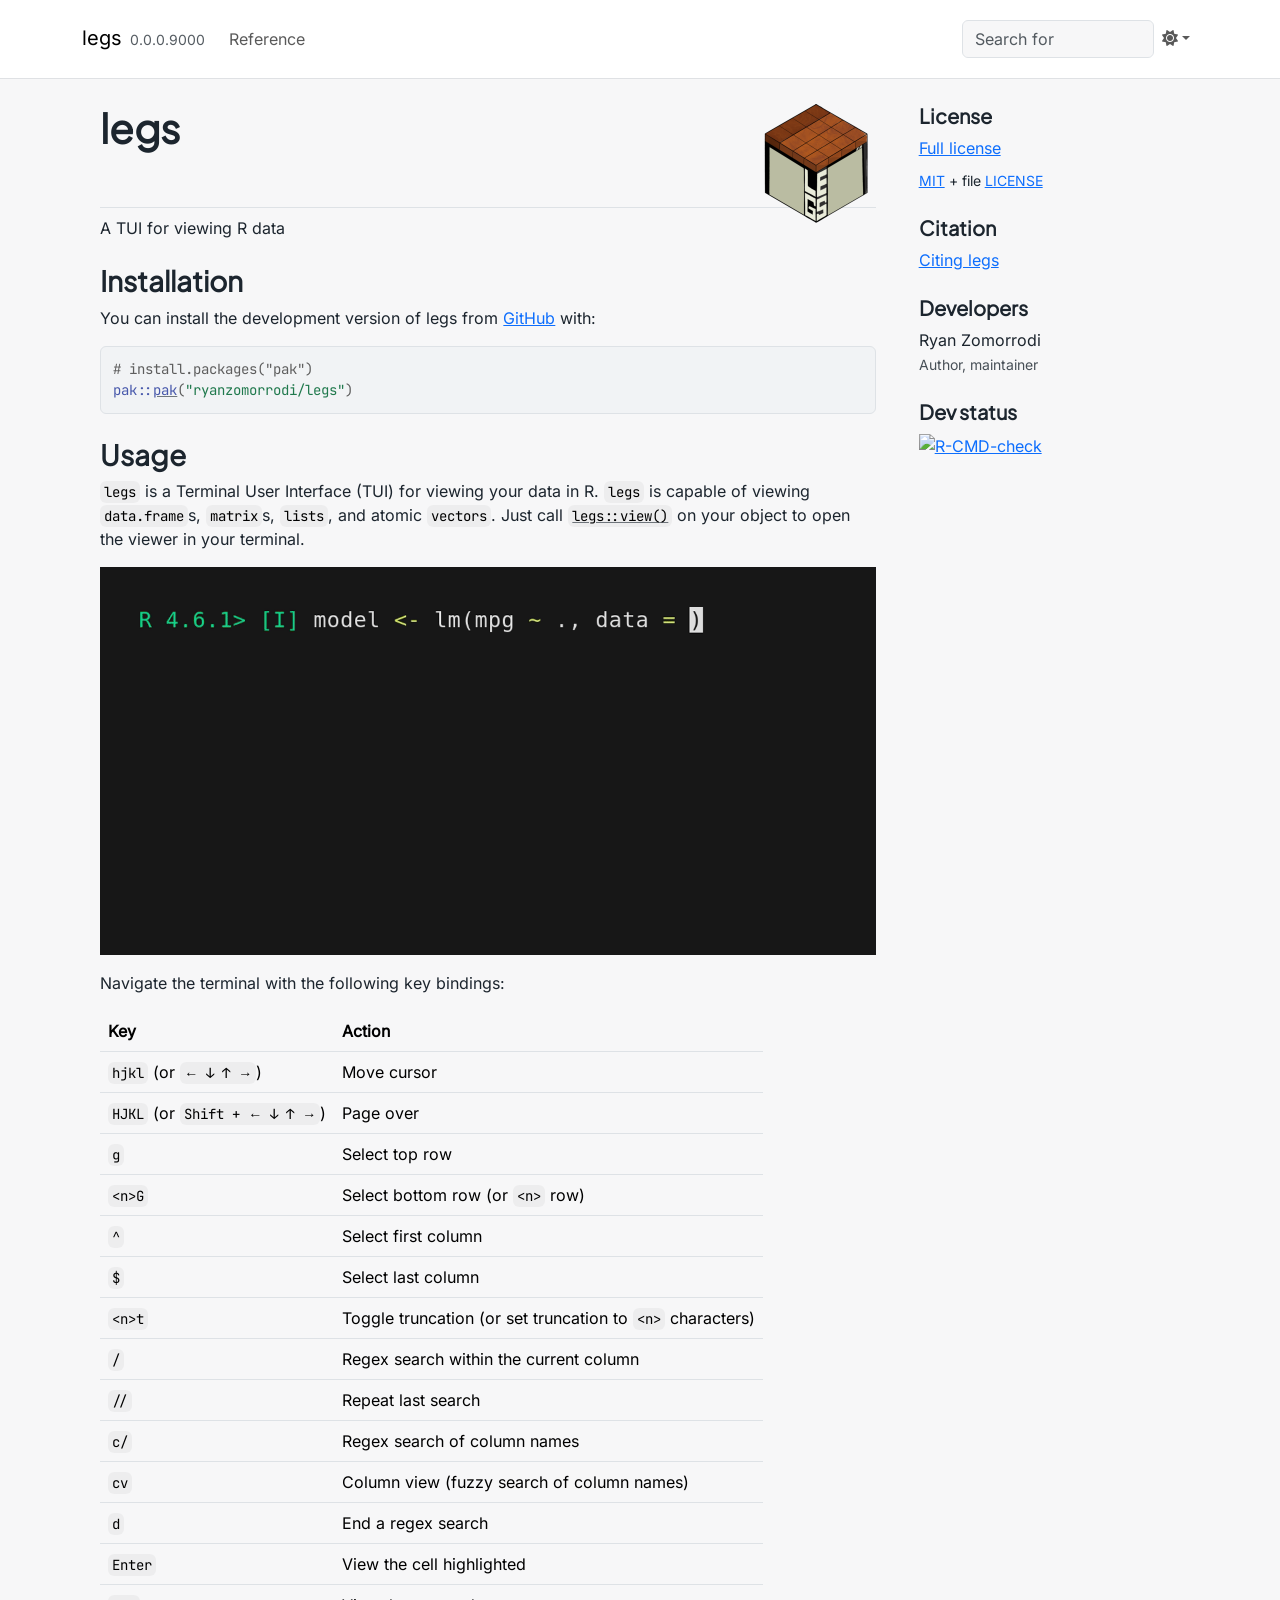
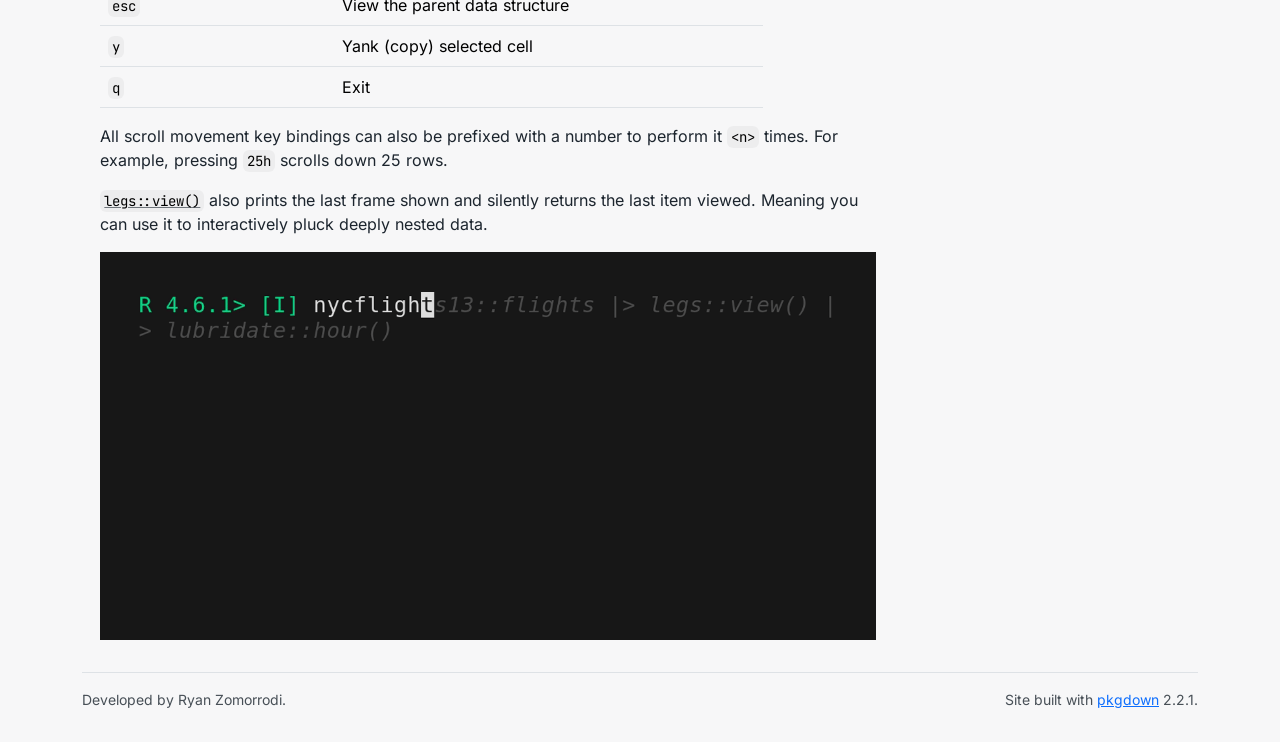
==== commit e9fa69ba: "Deploying to gh-pages from @ ryanzomorrodi/legs@37f4a7a366b3da392cb927fa81a276303796e661 🚀" ====
--- a/index.html
+++ b/index.html
@@ -121,6 +121,26 @@
 <td>Toggle truncation (or set truncation to <code>&lt;n&gt;</code> characters)</td>
 </tr>
 <tr>
+<td><code>/</code></td>
+<td>Regex search within the current column</td>
+</tr>
+<tr>
+<td><code>//</code></td>
+<td>Repeat last search</td>
+</tr>
+<tr>
+<td><code>c/</code></td>
+<td>Regex search of column names</td>
+</tr>
+<tr>
+<td><code>cv</code></td>
+<td>Column view (fuzzy search of column names)</td>
+</tr>
+<tr>
+<td><code>d</code></td>
+<td>End a regex search</td>
+</tr>
+<tr>
 <td><code>Enter</code></td>
 <td>View the cell highlighted</td>
 </tr>
@@ -131,10 +151,6 @@
 <tr>
 <td><code>y</code></td>
 <td>Yank (copy) selected cell</td>
-</tr>
-<tr>
-<td><code>?</code></td>
-<td>View this help screen</td>
 </tr>
 <tr>
 <td><code>q</code></td>
--- a/deps/Inter-0.4.10/font.css
+++ b/deps/Inter-0.4.10/font.css
@@ -0,0 +1,63 @@
+/* cyrillic-ext */
+@font-face {
+  font-family: 'Inter';
+  font-style: normal;
+  font-weight: 400;
+  font-display: swap;
+  src: url(UcCO3FwrK3iLTeHuS_nVMrMxCp50SjIw2boKoduKmMEVuLyfAZJhiI2B.woff2) format('woff2');
+  unicode-range: U+0460-052F, U+1C80-1C8A, U+20B4, U+2DE0-2DFF, U+A640-A69F, U+FE2E-FE2F;
+}
+/* cyrillic */
+@font-face {
+  font-family: 'Inter';
+  font-style: normal;
+  font-weight: 400;
+  font-display: swap;
+  src: url(UcCO3FwrK3iLTeHuS_nVMrMxCp50SjIw2boKoduKmMEVuLyfAZthiI2B.woff2) format('woff2');
+  unicode-range: U+0301, U+0400-045F, U+0490-0491, U+04B0-04B1, U+2116;
+}
+/* greek-ext */
+@font-face {
+  font-family: 'Inter';
+  font-style: normal;
+  font-weight: 400;
+  font-display: swap;
+  src: url(UcCO3FwrK3iLTeHuS_nVMrMxCp50SjIw2boKoduKmMEVuLyfAZNhiI2B.woff2) format('woff2');
+  unicode-range: U+1F00-1FFF;
+}
+/* greek */
+@font-face {
+  font-family: 'Inter';
+  font-style: normal;
+  font-weight: 400;
+  font-display: swap;
+  src: url(UcCO3FwrK3iLTeHuS_nVMrMxCp50SjIw2boKoduKmMEVuLyfAZxhiI2B.woff2) format('woff2');
+  unicode-range: U+0370-0377, U+037A-037F, U+0384-038A, U+038C, U+038E-03A1, U+03A3-03FF;
+}
+/* vietnamese */
+@font-face {
+  font-family: 'Inter';
+  font-style: normal;
+  font-weight: 400;
+  font-display: swap;
+  src: url(UcCO3FwrK3iLTeHuS_nVMrMxCp50SjIw2boKoduKmMEVuLyfAZBhiI2B.woff2) format('woff2');
+  unicode-range: U+0102-0103, U+0110-0111, U+0128-0129, U+0168-0169, U+01A0-01A1, U+01AF-01B0, U+0300-0301, U+0303-0304, U+0308-0309, U+0323, U+0329, U+1EA0-1EF9, U+20AB;
+}
+/* latin-ext */
+@font-face {
+  font-family: 'Inter';
+  font-style: normal;
+  font-weight: 400;
+  font-display: swap;
+  src: url(UcCO3FwrK3iLTeHuS_nVMrMxCp50SjIw2boKoduKmMEVuLyfAZFhiI2B.woff2) format('woff2');
+  unicode-range: U+0100-02BA, U+02BD-02C5, U+02C7-02CC, U+02CE-02D7, U+02DD-02FF, U+0304, U+0308, U+0329, U+1D00-1DBF, U+1E00-1E9F, U+1EF2-1EFF, U+2020, U+20A0-20AB, U+20AD-20C4, U+2113, U+2C60-2C7F, U+A720-A7FF;
+}
+/* latin */
+@font-face {
+  font-family: 'Inter';
+  font-style: normal;
+  font-weight: 400;
+  font-display: swap;
+  src: url(UcCO3FwrK3iLTeHuS_nVMrMxCp50SjIw2boKoduKmMEVuLyfAZ9hiA.woff2) format('woff2');
+  unicode-range: U+0000-00FF, U+0131, U+0152-0153, U+02BB-02BC, U+02C6, U+02DA, U+02DC, U+0304, U+0308, U+0329, U+2000-206F, U+20AC, U+2122, U+2191, U+2193, U+2212, U+2215, U+FEFF, U+FFFD;
+}
--- a/deps/JetBrains_Mono-0.4.10/font.css
+++ b/deps/JetBrains_Mono-0.4.10/font.css
@@ -0,0 +1,54 @@
+/* cyrillic-ext */
+@font-face {
+  font-family: 'JetBrains Mono';
+  font-style: normal;
+  font-weight: 400;
+  font-display: swap;
+  src: url(tDbY2o-flEEny0FZhsfKu5WU4zr3E_BX0PnT8RD8yKxTN1OVgaY.woff2) format('woff2');
+  unicode-range: U+0460-052F, U+1C80-1C8A, U+20B4, U+2DE0-2DFF, U+A640-A69F, U+FE2E-FE2F;
+}
+/* cyrillic */
+@font-face {
+  font-family: 'JetBrains Mono';
+  font-style: normal;
+  font-weight: 400;
+  font-display: swap;
+  src: url(tDbY2o-flEEny0FZhsfKu5WU4zr3E_BX0PnT8RD8yKxTPlOVgaY.woff2) format('woff2');
+  unicode-range: U+0301, U+0400-045F, U+0490-0491, U+04B0-04B1, U+2116;
+}
+/* greek */
+@font-face {
+  font-family: 'JetBrains Mono';
+  font-style: normal;
+  font-weight: 400;
+  font-display: swap;
+  src: url(tDbY2o-flEEny0FZhsfKu5WU4zr3E_BX0PnT8RD8yKxTOVOVgaY.woff2) format('woff2');
+  unicode-range: U+0370-0377, U+037A-037F, U+0384-038A, U+038C, U+038E-03A1, U+03A3-03FF;
+}
+/* vietnamese */
+@font-face {
+  font-family: 'JetBrains Mono';
+  font-style: normal;
+  font-weight: 400;
+  font-display: swap;
+  src: url(tDbY2o-flEEny0FZhsfKu5WU4zr3E_BX0PnT8RD8yKxTNVOVgaY.woff2) format('woff2');
+  unicode-range: U+0102-0103, U+0110-0111, U+0128-0129, U+0168-0169, U+01A0-01A1, U+01AF-01B0, U+0300-0301, U+0303-0304, U+0308-0309, U+0323, U+0329, U+1EA0-1EF9, U+20AB;
+}
+/* latin-ext */
+@font-face {
+  font-family: 'JetBrains Mono';
+  font-style: normal;
+  font-weight: 400;
+  font-display: swap;
+  src: url(tDbY2o-flEEny0FZhsfKu5WU4zr3E_BX0PnT8RD8yKxTNFOVgaY.woff2) format('woff2');
+  unicode-range: U+0100-02BA, U+02BD-02C5, U+02C7-02CC, U+02CE-02D7, U+02DD-02FF, U+0304, U+0308, U+0329, U+1D00-1DBF, U+1E00-1E9F, U+1EF2-1EFF, U+2020, U+20A0-20AB, U+20AD-20C4, U+2113, U+2C60-2C7F, U+A720-A7FF;
+}
+/* latin */
+@font-face {
+  font-family: 'JetBrains Mono';
+  font-style: normal;
+  font-weight: 400;
+  font-display: swap;
+  src: url(tDbY2o-flEEny0FZhsfKu5WU4zr3E_BX0PnT8RD8yKxTOlOV.woff2) format('woff2');
+  unicode-range: U+0000-00FF, U+0131, U+0152-0153, U+02BB-02BC, U+02C6, U+02DA, U+02DC, U+0304, U+0308, U+0329, U+2000-206F, U+20AC, U+2122, U+2191, U+2193, U+2212, U+2215, U+FEFF, U+FFFD;
+}
--- a/deps/Plus_Jakarta_Sans-0.4.10/font.css
+++ b/deps/Plus_Jakarta_Sans-0.4.10/font.css
@@ -0,0 +1,36 @@
+/* cyrillic-ext */
+@font-face {
+  font-family: 'Plus Jakarta Sans';
+  font-style: normal;
+  font-weight: 400;
+  font-display: swap;
+  src: url(LDIbaomQNQcsA88c7O9yZ4KMCoOg4IA6-91aHEjcWuA_qU79QB_VIKg.woff2) format('woff2');
+  unicode-range: U+0460-052F, U+1C80-1C8A, U+20B4, U+2DE0-2DFF, U+A640-A69F, U+FE2E-FE2F;
+}
+/* vietnamese */
+@font-face {
+  font-family: 'Plus Jakarta Sans';
+  font-style: normal;
+  font-weight: 400;
+  font-display: swap;
+  src: url(LDIbaomQNQcsA88c7O9yZ4KMCoOg4IA6-91aHEjcWuA_qU79Qh_VIKg.woff2) format('woff2');
+  unicode-range: U+0102-0103, U+0110-0111, U+0128-0129, U+0168-0169, U+01A0-01A1, U+01AF-01B0, U+0300-0301, U+0303-0304, U+0308-0309, U+0323, U+0329, U+1EA0-1EF9, U+20AB;
+}
+/* latin-ext */
+@font-face {
+  font-family: 'Plus Jakarta Sans';
+  font-style: normal;
+  font-weight: 400;
+  font-display: swap;
+  src: url(LDIbaomQNQcsA88c7O9yZ4KMCoOg4IA6-91aHEjcWuA_qU79Qx_VIKg.woff2) format('woff2');
+  unicode-range: U+0100-02BA, U+02BD-02C5, U+02C7-02CC, U+02CE-02D7, U+02DD-02FF, U+0304, U+0308, U+0329, U+1D00-1DBF, U+1E00-1E9F, U+1EF2-1EFF, U+2020, U+20A0-20AB, U+20AD-20C4, U+2113, U+2C60-2C7F, U+A720-A7FF;
+}
+/* latin */
+@font-face {
+  font-family: 'Plus Jakarta Sans';
+  font-style: normal;
+  font-weight: 400;
+  font-display: swap;
+  src: url(LDIbaomQNQcsA88c7O9yZ4KMCoOg4IA6-91aHEjcWuA_qU79TR_V.woff2) format('woff2');
+  unicode-range: U+0000-00FF, U+0131, U+0152-0153, U+02BB-02BC, U+02C6, U+02DA, U+02DC, U+0304, U+0308, U+0329, U+2000-206F, U+20AC, U+2122, U+2191, U+2193, U+2212, U+2215, U+FEFF, U+FFFD;
+}
